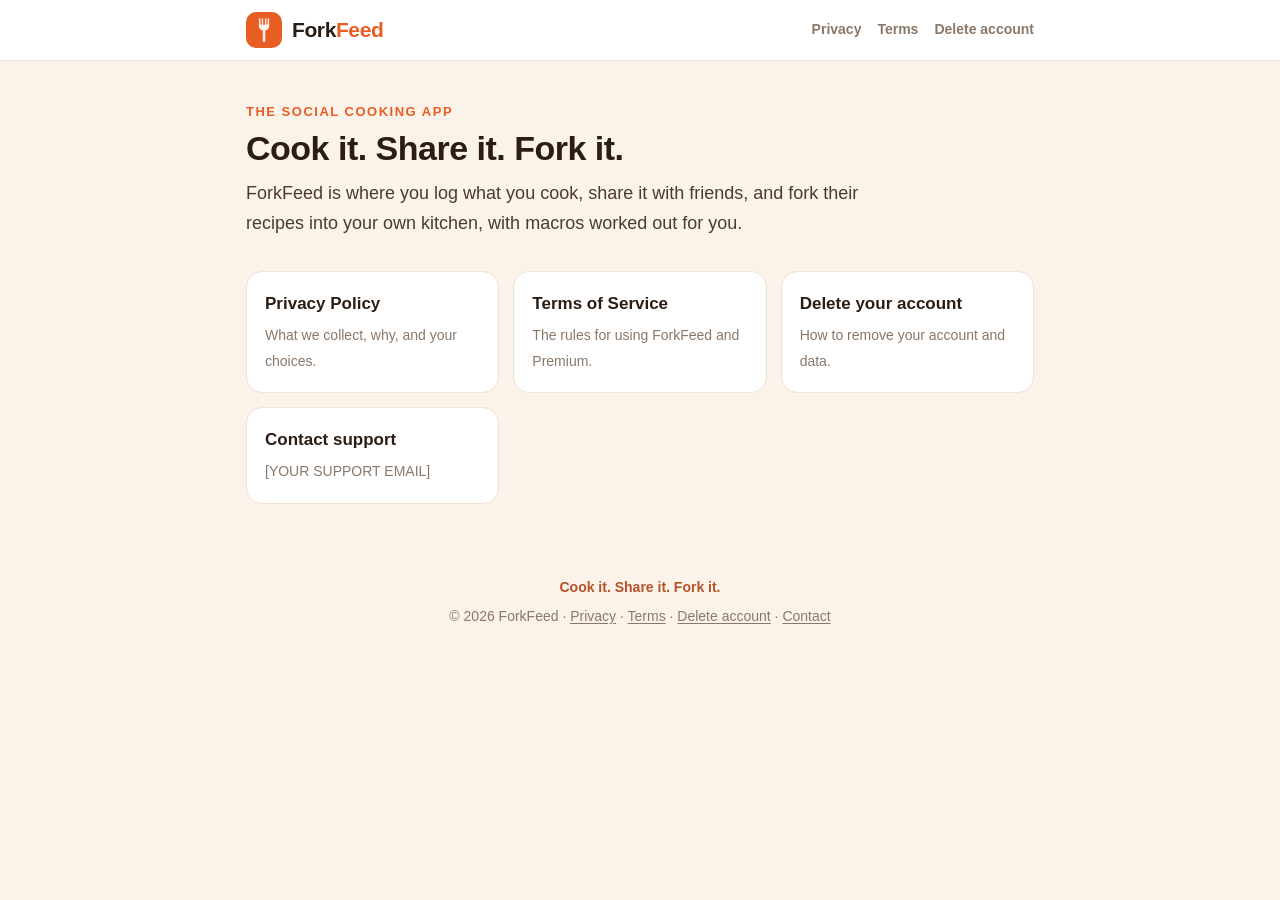
==== index.html @ b5d62d27 "Add files via upload" ====
<!doctype html>
<html lang="en">
<head>
<meta charset="utf-8">
<meta name="viewport" content="width=device-width, initial-scale=1">
<title>ForkFeed</title>
<meta name="description" content="ForkFeed: the social cooking app. Log what you cook, share it, and fork recipes from people you follow.">
<link rel="icon" href="logo.png">
<link rel="stylesheet" href="style.css">
</head>
<body>
<header class="site-header">
  <div class="inner">
    <a class="brand" href="index.html"><img src="logo.png" alt=""><span>Fork<b>Feed</b></span></a>
    <nav class="nav"><a href="privacy.html">Privacy</a><a href="terms.html">Terms</a><a href="delete-account.html">Delete account</a></nav>
  </div>
</header>

<section class="hero">
  <p class="eyebrow">The social cooking app</p>
  <h1>Cook it. Share it. Fork it.</h1>
  <p class="lede">ForkFeed is where you log what you cook, share it with friends, and fork their recipes into your own kitchen, with macros worked out for you.</p>
</section>
<main>
  <div class="links">
    <a class="link-card" href="privacy.html"><strong>Privacy Policy</strong><span>What we collect, why, and your choices.</span></a>
    <a class="link-card" href="terms.html"><strong>Terms of Service</strong><span>The rules for using ForkFeed and Premium.</span></a>
    <a class="link-card" href="delete-account.html"><strong>Delete your account</strong><span>How to remove your account and data.</span></a>
    <a class="link-card" href="mailto:[YOUR SUPPORT EMAIL]"><strong>Contact support</strong><span>[YOUR SUPPORT EMAIL]</span></a>
  </div>
</main>

<footer>
  <div class="tag">Cook it. Share it. Fork it.</div>
  <div>&copy; 2026 ForkFeed &middot; <a href="privacy.html">Privacy</a> &middot; <a href="terms.html">Terms</a> &middot; <a href="delete-account.html">Delete account</a> &middot; <a href="mailto:[YOUR SUPPORT EMAIL]">Contact</a></div>
</footer>
</body>
</html>
---- style.css ----
:root {
  --orange: #E85D24;
  --orange-dark: #B4532A;
  --orange-soft: #FFF4EC;
  --cream: #FBF3EA;
  --ink: #2B1D14;
  --body: #4A3B30;
  --muted: #8A7869;
  --line: #F1E2D3;
  --card: #FFFFFF;
}
* { box-sizing: border-box; }
html { scroll-behavior: smooth; }
body {
  margin: 0;
  background: var(--cream);
  color: var(--body);
  font: 16px/1.65 -apple-system, "Segoe UI", Roboto, Helvetica, Arial, sans-serif;
  -webkit-text-size-adjust: 100%;
}
a { color: var(--orange-dark); text-underline-offset: 2px; }
a:hover { color: var(--orange); }

/* Header */
.site-header {
  background: var(--card);
  border-bottom: 1px solid var(--line);
  position: sticky; top: 0; z-index: 10;
}
.site-header .inner {
  max-width: 820px; margin: 0 auto; padding: 12px 16px;
  display: flex; align-items: center; justify-content: space-between; gap: 12px;
}
.brand { display: flex; align-items: center; gap: 10px; text-decoration: none; }
.brand img { width: 36px; height: 36px; border-radius: 10px; display: block; }
.brand span { font-size: 21px; font-weight: 800; color: var(--ink); letter-spacing: -0.4px; }
.brand span b { color: var(--orange); font-weight: 800; }
.nav { display: flex; gap: 16px; font-size: 14px; flex-wrap: wrap; justify-content: flex-end; }
.nav a { color: var(--muted); text-decoration: none; font-weight: 600; }
.nav a:hover, .nav a.active { color: var(--orange); }

/* Hero */
.hero { max-width: 820px; margin: 0 auto; padding: 40px 16px 8px; }
.eyebrow {
  margin: 0 0 6px; font-size: 13px; font-weight: 700; letter-spacing: 1.5px;
  text-transform: uppercase; color: var(--orange);
}
h1 { margin: 0 0 10px; font-size: 34px; line-height: 1.2; font-weight: 800; color: var(--ink); letter-spacing: -0.5px; }
.lede { margin: 0; font-size: 18px; color: var(--body); max-width: 640px; }
.updated { margin: 14px 0 0; font-size: 14px; color: var(--muted); }

/* Layout */
main { max-width: 820px; margin: 0 auto; padding: 24px 16px 64px; }
.card {
  background: var(--card); border: 1px solid var(--line); border-radius: 20px;
  padding: 28px; margin: 0 0 20px; overflow: hidden; position: relative;
}
.card.accent::before {
  content: ""; position: absolute; left: 0; top: 0; right: 0; height: 5px; background: var(--orange);
}
h2 { margin: 0 0 12px; font-size: 22px; line-height: 1.3; color: var(--ink); scroll-margin-top: 80px; }
h3 { margin: 22px 0 6px; font-size: 17px; color: var(--ink); }
p { margin: 0 0 12px; }
ul, ol { margin: 0 0 12px; padding-left: 22px; }
li { margin: 4px 0; }
strong { color: var(--ink); }

/* Summary box */
.summary { background: var(--orange-soft); border: 2px dashed #F4B08E; border-radius: 16px; padding: 20px 22px; margin: 0 0 20px; }
.summary h2 { font-size: 18px; margin-bottom: 8px; }
.summary ul { margin: 0; }

/* Table of contents */
.toc { columns: 2; column-gap: 28px; margin: 0; padding-left: 20px; }
.toc li { break-inside: avoid; }
@media (max-width: 560px) { .toc { columns: 1; } }

/* Tables */
.table-wrap { overflow-x: auto; margin: 0 0 12px; }
table { width: 100%; border-collapse: collapse; font-size: 15px; }
th, td { text-align: left; vertical-align: top; padding: 10px 12px; border-bottom: 1px solid var(--line); }
th { color: var(--ink); background: #FBF7F3; font-size: 13px; text-transform: uppercase; letter-spacing: 0.6px; }

/* Steps */
.steps { counter-reset: s; list-style: none; padding: 0; }
.steps li { counter-increment: s; position: relative; padding-left: 44px; margin: 12px 0; }
.steps li::before {
  content: counter(s); position: absolute; left: 0; top: 0;
  width: 30px; height: 30px; border-radius: 50%; background: var(--orange); color: #fff;
  font-weight: 800; font-size: 15px; display: flex; align-items: center; justify-content: center;
}

.note { background: #F7F3EF; border-radius: 12px; padding: 14px 16px; font-size: 15px; margin: 12px 0 0; }
.button {
  display: inline-block; background: var(--orange); color: #fff !important; text-decoration: none;
  font-weight: 700; padding: 12px 20px; border-radius: 12px;
}
.button:hover { background: var(--orange-dark); }

/* Landing */
.links { display: grid; grid-template-columns: repeat(auto-fit, minmax(220px, 1fr)); gap: 14px; }
.link-card { display: block; text-decoration: none; background: var(--card); border: 1px solid var(--line); border-radius: 16px; padding: 18px; }
.link-card:hover { border-color: #F4B08E; }
.link-card strong { display: block; font-size: 17px; margin-bottom: 4px; }
.link-card span { color: var(--muted); font-size: 14px; }

/* Footer */
footer { text-align: center; padding: 8px 16px 40px; color: var(--muted); font-size: 14px; }
footer .tag { color: var(--orange-dark); font-weight: 700; margin-bottom: 6px; }
footer a { color: var(--muted); }
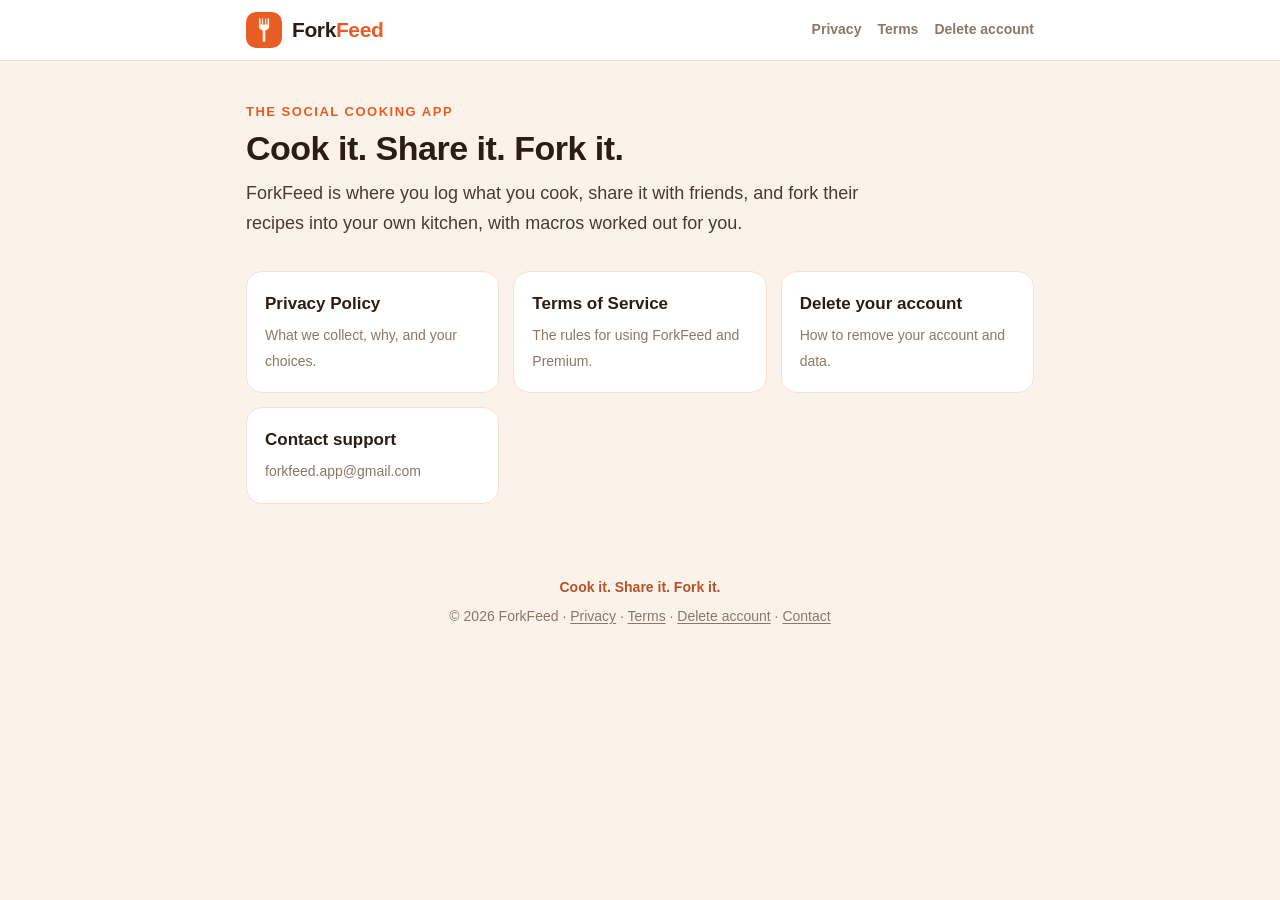
==== commit d0e4da4a: "Add files via upload" ====
--- a/index.html
+++ b/index.html
@@ -26,13 +26,13 @@
     <a class="link-card" href="privacy.html"><strong>Privacy Policy</strong><span>What we collect, why, and your choices.</span></a>
     <a class="link-card" href="terms.html"><strong>Terms of Service</strong><span>The rules for using ForkFeed and Premium.</span></a>
     <a class="link-card" href="delete-account.html"><strong>Delete your account</strong><span>How to remove your account and data.</span></a>
-    <a class="link-card" href="mailto:[YOUR SUPPORT EMAIL]"><strong>Contact support</strong><span>[YOUR SUPPORT EMAIL]</span></a>
+    <a class="link-card" href="mailto:forkfeed.app@gmail.com"><strong>Contact support</strong><span>forkfeed.app@gmail.com</span></a>
   </div>
 </main>
 
 <footer>
   <div class="tag">Cook it. Share it. Fork it.</div>
-  <div>&copy; 2026 ForkFeed &middot; <a href="privacy.html">Privacy</a> &middot; <a href="terms.html">Terms</a> &middot; <a href="delete-account.html">Delete account</a> &middot; <a href="mailto:[YOUR SUPPORT EMAIL]">Contact</a></div>
+  <div>&copy; 2026 ForkFeed &middot; <a href="privacy.html">Privacy</a> &middot; <a href="terms.html">Terms</a> &middot; <a href="delete-account.html">Delete account</a> &middot; <a href="mailto:forkfeed.app@gmail.com">Contact</a></div>
 </footer>
 </body>
 </html>
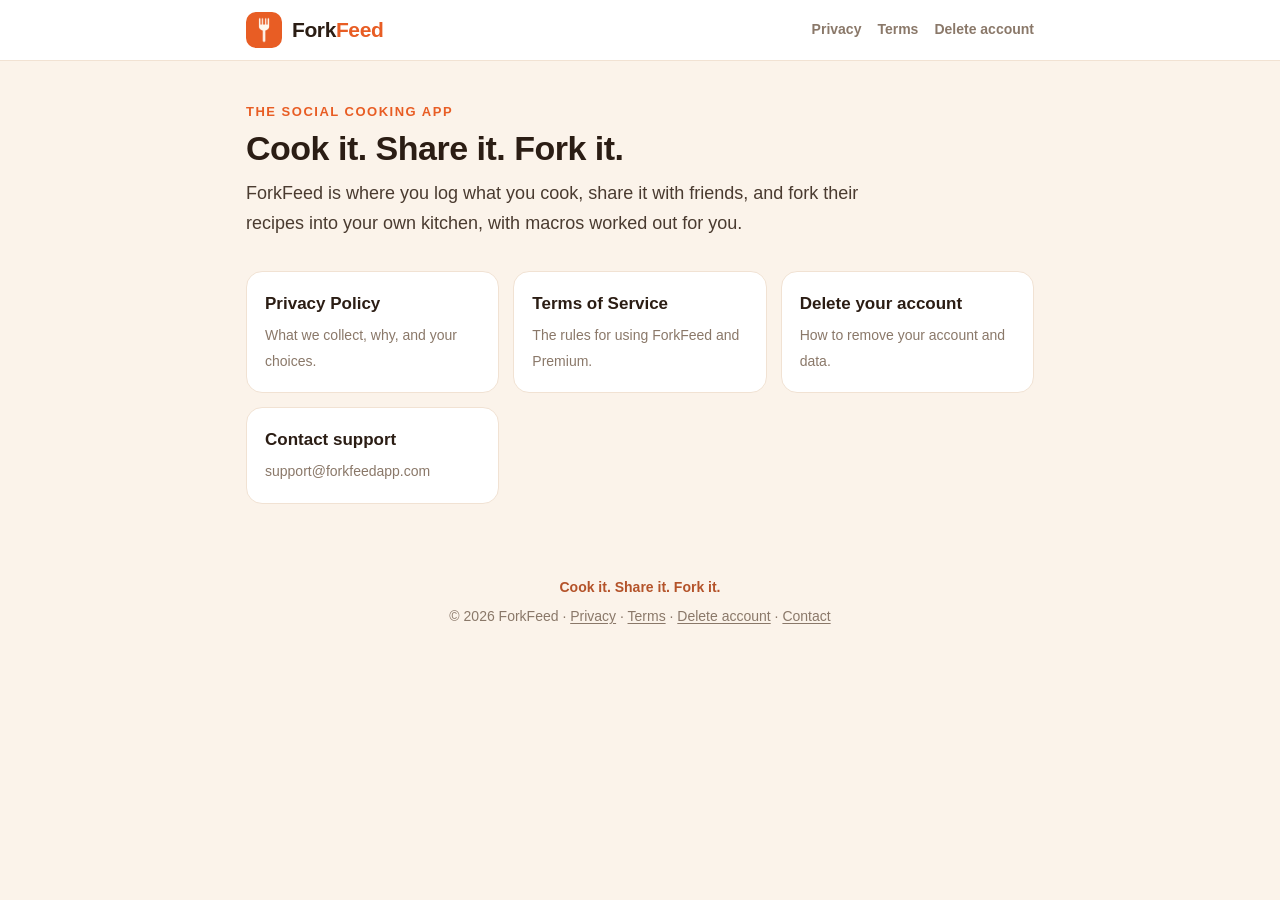
==== commit b49276f0: "Add files via upload" ====
--- a/index.html
+++ b/index.html
@@ -26,13 +26,13 @@
     <a class="link-card" href="privacy.html"><strong>Privacy Policy</strong><span>What we collect, why, and your choices.</span></a>
     <a class="link-card" href="terms.html"><strong>Terms of Service</strong><span>The rules for using ForkFeed and Premium.</span></a>
     <a class="link-card" href="delete-account.html"><strong>Delete your account</strong><span>How to remove your account and data.</span></a>
-    <a class="link-card" href="mailto:forkfeed.app@gmail.com"><strong>Contact support</strong><span>forkfeed.app@gmail.com</span></a>
+    <a class="link-card" href="mailto:support@forkfeedapp.com"><strong>Contact support</strong><span>support@forkfeedapp.com</span></a>
   </div>
 </main>
 
 <footer>
   <div class="tag">Cook it. Share it. Fork it.</div>
-  <div>&copy; 2026 ForkFeed &middot; <a href="privacy.html">Privacy</a> &middot; <a href="terms.html">Terms</a> &middot; <a href="delete-account.html">Delete account</a> &middot; <a href="mailto:forkfeed.app@gmail.com">Contact</a></div>
+  <div>&copy; 2026 ForkFeed &middot; <a href="privacy.html">Privacy</a> &middot; <a href="terms.html">Terms</a> &middot; <a href="delete-account.html">Delete account</a> &middot; <a href="mailto:support@forkfeedapp.com">Contact</a></div>
 </footer>
 </body>
 </html>
